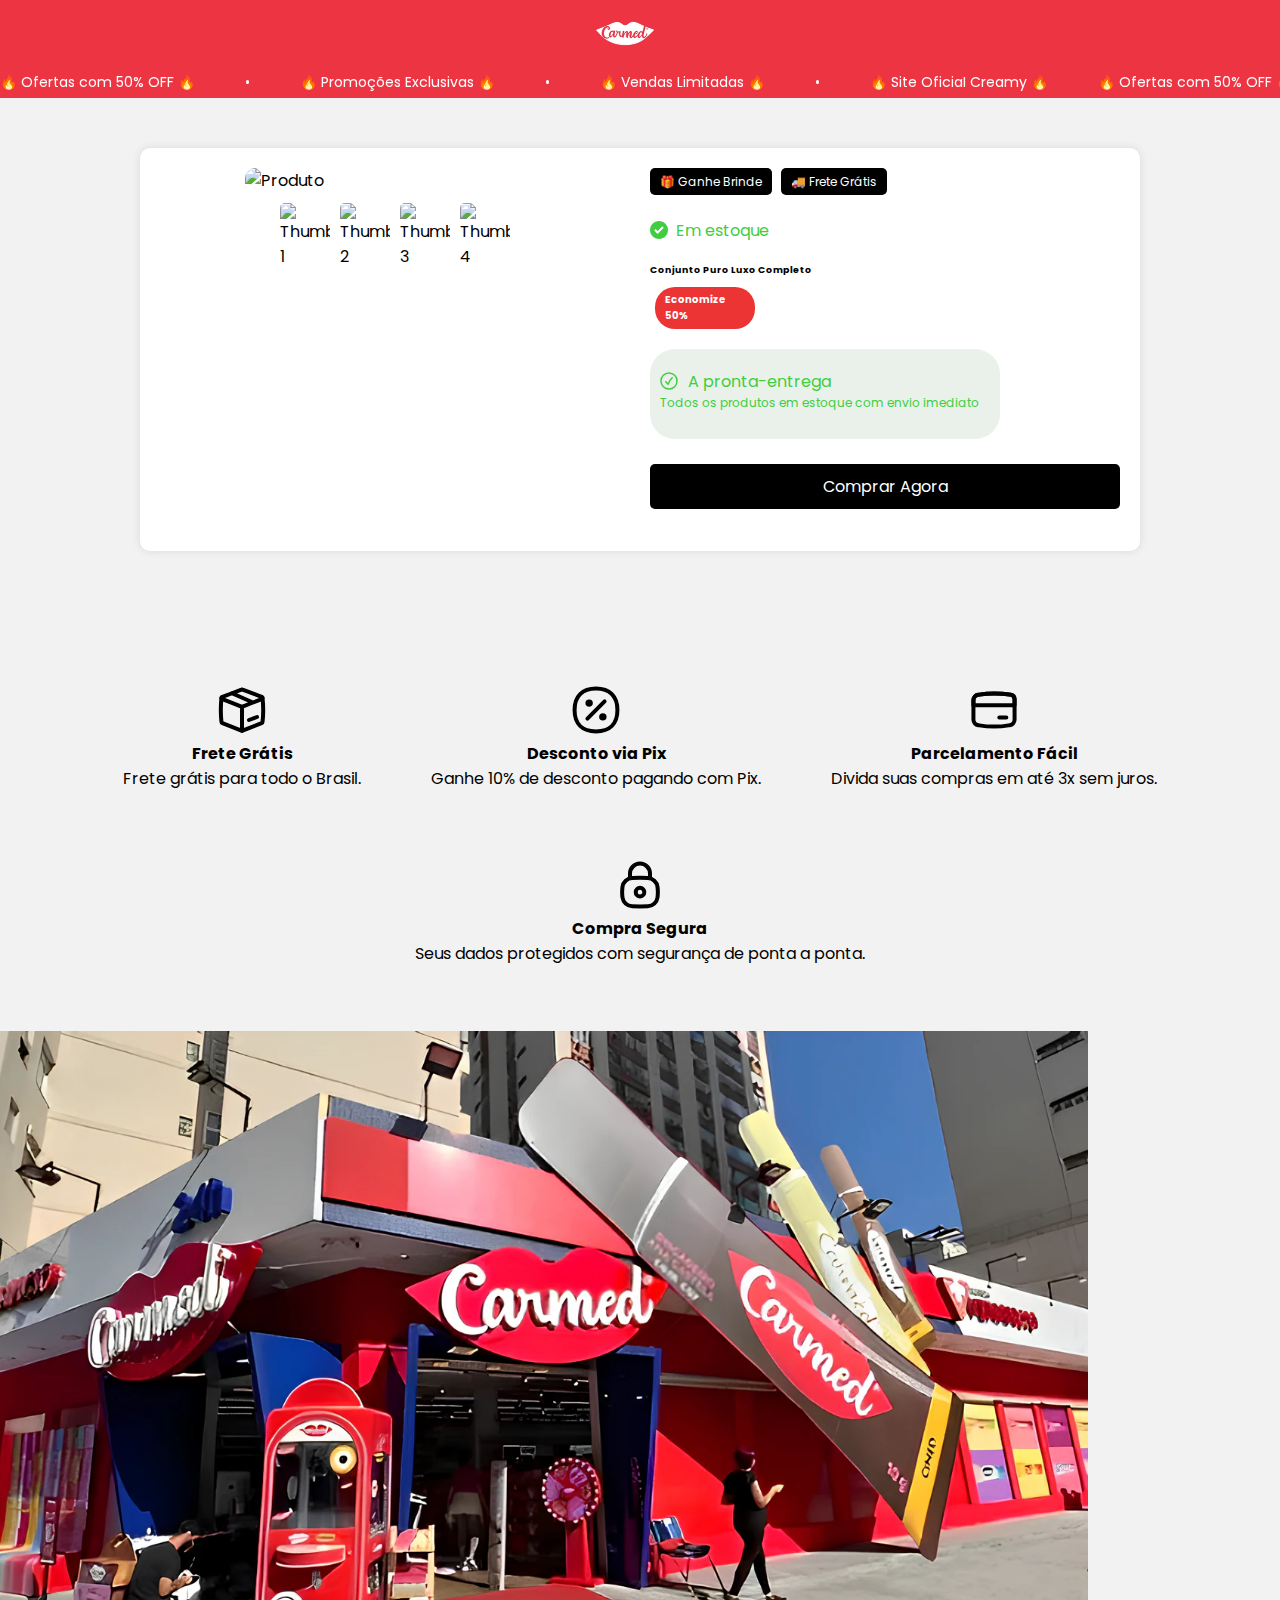
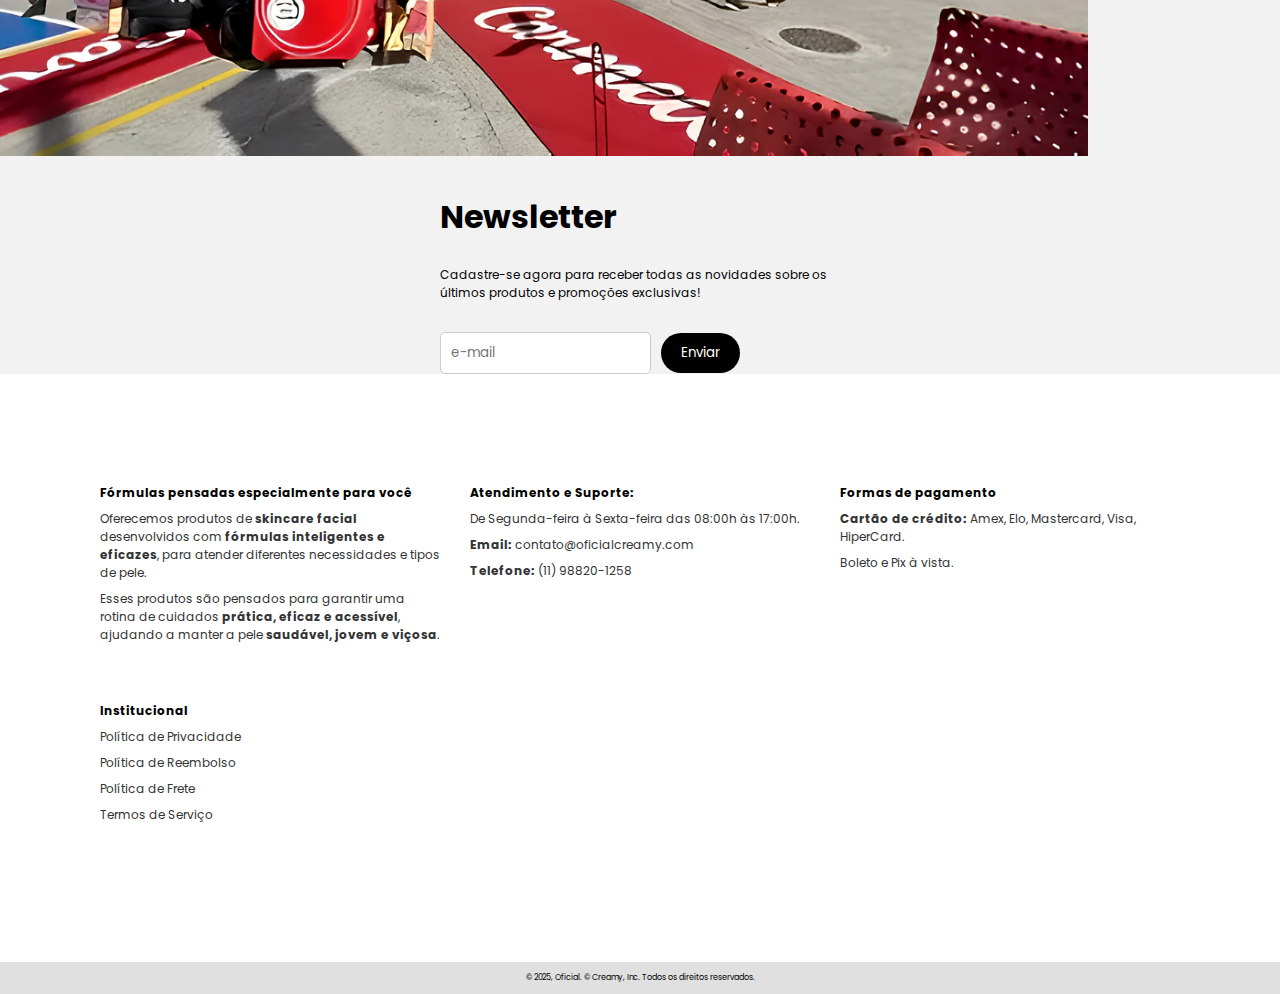
==== visualizacaoProduto.html @ 2e629158 "Initial commit" ====
<!DOCTYPE html>
<html lang="pt-BR">
<head>
    <meta charset="UTF-8">
    <meta name="viewport" content="width=device-width, initial-scale=1.0">
    <link rel="stylesheet" href="visualiza.css">
    <link rel="stylesheet" href="styles.css">
    <link rel="stylesheet" href="styles2.css">
    <link rel="shortcut icon" href="img/logo.avif" type="image/x-icon">
    <script src="script.js"></script>
    <script src="carrinho.js"></script>
    <title>Document</title>
</head>
    
<body class="visualizaBody">
    <header>
        <nav class="navbar">
            <button class="menu-btn"><i class="fas fa-bars"></i></button>
            <div class="center-a"><a href="index.html"><img src="img/logo.avif" height="100%" width="100%" class="img-kiko-prin"></a> </div>
            <div class="icons">
                <i class="fas fa-search"></i>
                <i class="fas fa-user"></i>
                <i class="fas fa-shopping-cart"></i>
            </div>
           <!-- <button class="menu-btn2" onclick="openModal()">
                <svg role="presentation" stroke-width="2" focusable="false" width="22" height="22" class="icon icon-hamburger" viewBox="0 0 22 22">
                    <path d="M1 5h20M1 11h20M1 17h20" stroke="currentColor" stroke-linecap="round"></path>
                </svg>
            </button> -->
            <!-- <a href="carrinho.html"><button class="menu-btn3">
                <svg role="presentation" stroke-width="2" focusable="false" width="22" height="22" class="icon icon-cart" viewBox="0 0 22 22">
                    <path d="M9.182 18.454a.91.91 0 1 1-1.818 0 .91.91 0 0 1 1.818 0Zm7.272 0a.91.91 0 1 1-1.818 0 .91.91 0 0 1 1.819 0Z" fill="currentColor"></path>
                    <path d="M5.336 6.636H21l-3.636 8.182H6.909L4.636 3H1m8.182 15.454a.91.91 0 1 1-1.818 0 .91.91 0 0 1 1.818 0Zm7.272 0a.91.91 0 1 1-1.818 0 .91.91 0 0 1 1.819 0Z" fill="none" stroke="currentColor" stroke-linecap="round" stroke-linejoin="round"></path>
                 </svg>
            </button></a>-->
        </nav>
        <div class="top-bar">
            <div class="carousel">
                <div class="carousel-track">
                    <span>🔥 Ofertas com 50% OFF 🔥</span>
                    <span>•</span>
                    <span>🔥 Promoções Exclusivas 🔥</span>
                    <span>•</span>
                    <span>🔥 Vendas Limitadas 🔥</span>
                    <span>•</span>
                    <span>🔥 Site OficiaI Creamy 🔥</span>
    
                   
                    <span>🔥 Ofertas com 50% OFF 🔥</span>
                    <span>•</span>
                    <span>🔥 Promoções Exclusivas 🔥</span>
                    <span>•</span>
                    <span>🔥 Vendas Limitadas 🔥</span>
                    <span>•</span>
                    <span>🔥 Site OficiaI Caramed 🔥</span>
                </div>
            </div>
        </div>
    </header>
    <div class="containerV">
        <div class="product-gallery">
            <img id="main-image" alt="Produto">
            <div class="thumbnails">
                <img src="image1.jpg" alt="Thumb 1" onclick="changeImage(this)">
                <img src="image2.jpg" alt="Thumb 2" onclick="changeImage(this)">
                <img src="image3.jpg" alt="Thumb 3" onclick="changeImage(this)">
                <img src="image4.jpg" alt="Thumb 4" onclick="changeImage(this)">
            </div>
        </div>
        <div class="product-info">
            <div class="badge-div"><span class="badge">🎁 Ganhe Brinde</span>
            <span class="badge">🚚 Frete Grátis</span>
            </div>
            <div class="stock-statusV">
                <svg role="presentation" focusable="false" stroke-width="2" width="18" height="18" class="icon icon-success" viewBox="0 0 18 18">
                    <path d="M0 9C0 4.02944 4.02944 0 9 0C13.9706 0 18 4.02944 18 9C18 13.9706 13.9706 18 9 18C4.02944 18 0 13.9706 0 9Z" fill="currentColor"></path>
                    <path d="M5 8.8L7.62937 11.6L13 6" stroke="#ffffff" fill="none"></path>
                </svg>
                <p class="stock-status">Em estoque</p>
            </div>
            <div class="product-nameV">
                <h3 id="product-name">Conjunto Puro Luxo Completo</h2>
            </div>
            <div class="priceV">
                <span class="current-price" id="product-price"></span>
                <span class="old-price" id="old-product-price"></span>
                <span class="discount">Economize 50%</span></div>
               <div class="delivery-info">
                <div class="pronta-entrega1">
                    <svg role="presentation" fill="none" focusable="false" stroke-width="2" width="20" height="20" class="icon icon-picto-validation" viewBox="0 0 24 24">
                        <path d="M12 22.714a10.714 10.714 0 1 0 0-21.428 10.714 10.714 0 0 0 0 21.428v0Z" fill="currentColor" fill-opacity="0" stroke="currentColor" stroke-linecap="round" stroke-linejoin="round"></path>
                        <path d="m7.714 13.071 3.116 3.215c1.468-4.214 2.688-6.062 5.455-8.572" stroke="currentColor" stroke-linecap="round" stroke-linejoin="round"></path>
                      </svg>
                    <p class="delivery-text"> A pronta-entrega</p> 
                </div>
                
                <p class="delivery-subtext">Todos os produtos em estoque com envio imediato</p>
            </div>
            <!-- <div class="quantity">
                <button onclick="decreaseQuantity()">-</button>
                <input type="number" id="quantity" value="1" min="1">
                <button onclick="increaseQuantity()">+</button>
            </div> -->
            <div class="btn-ajt"><button class="cart-button" id="btn-adicionar-carrinho">Comprar Agora</button></div>
            <div>
                <div>
                    <div><p class="product-description"></p></div>
                </div>
            </div>
        </div>
    </div>
    <div class="icons-items-tems">
        <div class="minicard">
            <svg role="presentation" fill="none" focusable="false" stroke-width="2" width="48" height="48" class="sm:hidden icon icon-picto-box" viewBox="0 0 24 24">
                <path d="M2.22 5.472a.742.742 0 0 0-.33.194.773.773 0 0 0-.175.48c-.47 4.515-.48 7.225 0 11.707a.792.792 0 0 0 .505.737l9.494 3.696.285.079.286-.08 9.494-3.694a.806.806 0 0 0 .505-.737c.5-4.537.506-7.153 0-11.648a.765.765 0 0 0-.175-.542.739.739 0 0 0-.33-.257v.002" stroke="currentColor" stroke-linecap="round" stroke-linejoin="round"></path>
                <path d="M22.269 5.997a.771.771 0 0 0-.16-.335.744.744 0 0 0-.33-.257l-9.494-3.629a.706.706 0 0 0-.571 0L6.967 3.623 2.22 5.47a.742.742 0 0 0-.33.192.771.771 0 0 0-.16.336.806.806 0 0 0 .49.592l9.494 3.696h.57l5.216-2.03L21.78 6.59a.794.794 0 0 0 .492-.593h-.002Z" fill="currentColor" fill-opacity="0"></path>
                <path d="m17.5 8.255-5.215 2.03h-.571L2.22 6.59a.806.806 0 0 1-.49-.592.771.771 0 0 1 .16-.336.742.742 0 0 1 .33-.192l4.747-1.847M17.5 8.255 21.78 6.59a.794.794 0 0 0 .492-.593h-.002a.771.771 0 0 0-.16-.335.744.744 0 0 0-.33-.257l-9.494-3.629a.706.706 0 0 0-.571 0L6.967 3.623M17.5 8.255 6.967 3.623M12 22.365v-12.08M15.5 17l4-1.5" stroke="currentColor" stroke-linecap="round" stroke-linejoin="round"></path>
            </svg>
            <div class="items-descri">
                <div class="descri1">
                    <h4>Frete Grátis</h4>
                    <p>Frete grátis para todo o Brasil.</p>
                </div>
            </div>
       </div>
       <div class="minicard">
            <svg role="presentation" fill="none" focusable="false" stroke-width="2" width="48" height="48" class="sm:hidden icon icon-picto-percent" viewBox="0 0 24 24">
                <path d="M12 22.714c6.857 0 10.714-3.857 10.714-10.714S18.857 1.286 12 1.286 1.286 5.143 1.286 12 5.143 22.714 12 22.714Z" fill="currentColor" fill-opacity="0" stroke="currentColor" stroke-linecap="round" stroke-linejoin="round"></path>
                <path d="m7.714 16.286 8.571-8.572" stroke="currentColor" stroke-linecap="round" stroke-linejoin="round"></path>
                <path d="M8.571 9.429a.857.857 0 1 0 0-1.715.857.857 0 0 0 0 1.715v0ZM15.428 16.286a.857.857 0 1 0 0-1.715.857.857 0 0 0 0 1.715Z" fill="currentColor" stroke="currentColor" stroke-linecap="round" stroke-linejoin="round"></path>
            </svg>
            <div class="items-descri">
                <div class="descri1">
                    <h4>Desconto via Pix</h4>
                    <p>Ganhe 10% de desconto pagando com Pix.</p>
                </div>
            </div>
        </div>
        <div class="minicard">
            <svg role="presentation" fill="none" focusable="false" stroke-width="2" width="48" height="48" class="sm:hidden icon icon-picto-credit-card" viewBox="0 0 24 24">
                <path d="M1.714 16.882c0 1.36 1.063 2.48 2.4 2.71 1.773.307 3.456.714 7.886.714s6.113-.407 7.886-.713c1.337-.232 2.4-1.351 2.4-2.709V6.708c0-1.183-.806-2.203-1.975-2.39A53.325 53.325 0 0 0 12 3.694c-4.43 0-6.114.407-7.887.713-1.337.232-2.4 1.351-2.4 2.709v9.766Z" stroke="currentColor" stroke-linecap="round" stroke-linejoin="round"></path>
                <path d="M22.286 9.588H1.714V7.02c0-1.305 1.02-2.378 2.306-2.597.235-.04.466-.08.703-.124 1.584-.288 3.351-.605 7.277-.605 3.69 0 6.617.352 8.39.638 1.12.182 1.896 1.162 1.896 2.297v2.959Z" fill="currentColor" fill-opacity="0" stroke="currentColor" stroke-linecap="round" stroke-linejoin="round"></path>
                <path d="M14.666 15.804h3.485" stroke="currentColor" stroke-linecap="round" stroke-linejoin="round"></path>
            </svg>
            <div class="items-descri">
                <div class="descri1">
                    <h4>Parcelamento Fácil</h4>
                    <p>Divida suas compras em até 3x sem juros.</p>
                </div>
            </div>
        </div>
        <div class="minicard">
            <svg role="presentation" fill="none" focusable="false" stroke-width="2" width="48" height="48" class="sm:hidden icon icon-picto-lock" viewBox="0 0 24 24">
                <path d="M3.236 18.182a5.071 5.071 0 0 0 4.831 4.465 114.098 114.098 0 0 0 7.865-.001 5.07 5.07 0 0 0 4.831-4.464 23.03 23.03 0 0 0 .165-2.611c0-.881-.067-1.752-.165-2.61a5.07 5.07 0 0 0-4.83-4.465c-1.311-.046-2.622-.07-3.933-.069a109.9 109.9 0 0 0-3.933.069 5.07 5.07 0 0 0-4.83 4.466 23.158 23.158 0 0 0-.165 2.609c0 .883.067 1.754.164 2.61Z" fill="currentColor" fill-opacity="0" stroke="currentColor"></path>
                <path d="M17 8.43V6.285A5 5 0 0 0 7 6.286V8.43" stroke="currentColor" stroke-linecap="round" stroke-linejoin="round"></path>
                <path d="M12 17.714a2.143 2.143 0 1 0 0-4.286 2.143 2.143 0 0 0 0 4.286Z" stroke="currentColor"></path>
            </svg>
            <div class="items-descri">
                <div class="descri1">
                    <h4>Compra Segura</h4>
                    <p>Seus dados protegidos com segurança de ponta a ponta.</p>
                </div>
            </div>
        </div>
    </div>
    <div class="footer">
        <div class="footer01">
            <img src="img/wellester.webp" alt="" class="footerft">
        </div>

        <div class="footer02">
            <h1>Newsletter</h1>
            <p class="un">Cadastre-se agora para receber todas as novidades sobre os últimos produtos e promoções exclusivas!</p>

            <div class="caixa-input">
                
                    <input id="" class="input-is-floating" type="email" placeholder="e-mail" >
                
                <button class="foter-btn">Enviar</button>
            </div>
        </div>
    </div>

    <footer>
        <div class="footer005">
            <div class="footer-column">
                <h4>Fórmulas pensadas especialmente para você</h4>
<p>Oferecemos produtos de <strong>skincare facial</strong> desenvolvidos com <strong>fórmulas inteligentes e eficazes</strong>, para atender diferentes necessidades e tipos de pele.</p>
<p>Esses produtos são pensados para garantir uma rotina de cuidados <strong>prática, eficaz e acessível</strong>, ajudando a manter a pele <strong>saudável, jovem e viçosa</strong>.</p>
            </div>
            <div class="footer-column">
                <h4>Atendimento e Suporte:</h4>
                <p>De Segunda-feira à Sexta-feira das 08:00h às 17:00h.</p>
                <p><strong>Email:</strong> contato@oficiaIcreamy.com</p>
                <p><strong>Telefone:</strong> (11) 98820-1258</p>
            </div>
            <div class="footer-column">
                <h4>Formas de pagamento</h4>
                <p><strong>Cartão de crédito:</strong> Amex, Elo, Mastercard, Visa, HiperCard.</p>
                <p>Boleto e Pix à vista.</p>
            </div>
            <div class="footer-column">
                <h4>Institucional</h4>
                <a href="#">Política de Privacidade</a>
                <a href="#">Política de Reembolso</a>
                <a href="#">Política de Frete</a>
                <a href="#">Termos de Serviço</a>
            </div>
        </div>
        <div class="footer-bottom">
            &copy; 2025, Oficial. &copy; Creamy, Inc. Todos os direitos reservados.
        </div>
    </footer>
</body>
</html>
---- visualiza.css ----
.visualizaBody {
    font-family: Arial, sans-serif;
    background-color: #f2f2f2;
    margin: 0;
    padding: 0;
    justify-content: center;
    align-items: center;
    min-height: 100vh;
    display: block; /* Alterando de flex para block */
}

.visualizaBody header {

    top: 0;
    left: 0;
    width: 100%;
    background: rgb(0, 0, 0);
    z-index: 1000;
}

.visualizaBody body {
    padding-top: 100px;
}

.visualizaBody .icons-items-tems {
    display: flex;
    justify-content: center;
    align-items: center;
    gap: 40px;
    margin-top: 120px;
    flex-wrap: wrap; /* Permite que os itens quebrem para a linha de baixo caso necessário */
    width: 100%; /* Garante que o bloco não ultrapasse os limites da tela */
}

.visualizaBody .footer {
    display: flex;
    justify-content: center;
    align-items: center;
    gap: 30px;
    width: 100%; /* Ajusta para ocupar toda a largura da tela */
    max-width: 1300px; /* Garante um limite máximo para evitar problemas */
    margin: 50px auto 0 auto; /* Centraliza horizontalmente e adiciona um espaçamento superior */
    flex-wrap: wrap; /* Evita que o conteúdo fique espremido */
}

.containerV {
    display: flex;
    background: #fff;
    margin: 150px auto 0 auto; /* Centraliza horizontalmente */
    padding: 20px;
    margin-top: 50px;
    border-radius: 10px;
    box-shadow: 0 0 10px rgba(0, 0, 0, 0.1);
    max-width: 1000px;
    width: 100%; /* Garante que ocupe toda a largura possível sem ultrapassar o max-width */
}

.product-gallery {
    flex: 1;
    display: flex;
    flex-direction: column;
    align-items: center;
}

#main-image {
    width: 100%;
    max-width: 300px;
    height: auto;
    border-radius: 10px;
}

.thumbnails {
    display: flex;
    gap: 10px;
    margin-top: 10px;
    flex-wrap: wrap;
    justify-content: center;
}

.thumbnails img {
    width: 50px;
    cursor: pointer;
    border-radius: 5px;
    transition: transform 0.2s;
}

.thumbnails img:hover {
    transform: scale(1.1);
}

.stock-statusV {
    display: flex;
    align-items: center;
    gap: 8px; /* Ajuste o espaço entre o ícone e o texto */
    color: rgb(64, 206, 64);
    margin-bottom: 20px;
}

.stock-status {
    display: flex;
    align-items: center;
    color: rgb(64, 206, 64);
    font-size: 16px; /* Ajuste o tamanho do texto se necessário */
}

.stock-status svg {
    width: 18px;
    height: 18px;
    background-color:  rgb(64, 206, 64);
}

.product-nameV{
    margin-bottom: 10px;
    font-size: 8px;
}

.product-info {
    flex: 1;
    padding-left: 20px;
    min-width: 300px;
}

.badge-div {
    margin-bottom: 25px;
}

.badge {
    background: black;
    color: white;
    padding: 5px 10px;
    border-radius: 5px;
    font-size: 12px;
    margin-right: 5px;
}

.price {
    font-size: 24px;
    font-weight: bold;
    color: red;
}

.old-price {
    text-decoration: line-through;
    color: grey;
    margin-left: 10px;
}

.discount {
    background: red;
    color: white;
    padding: 5px;
    border-radius: 5px;
    font-size: 12px;
}

.delivery-info {
    background: #e9f1ea;
    padding: 10px;
    border-radius: 25px;
    margin-top: 10px;
    font-size: 12px;
    width: 350px;
    height: 90px;
    color: rgb(64, 206, 64);
}
.pronta-entrega1{
    display: flex;
    align-items: center;
    color: rgb(64, 206, 64);
    font-size: 16px; /* Ajuste o tamanho do texto se necessário */
    gap: 10px;
    margin-top: 10px;
}
.pronta-entrega1 svg{
    width: 18px;
    height: 18px;
}
.quantity {
    display: flex;
    align-items: center;
    margin: 20px 0;
}

.quantity button {
    background: lightgrey;
    border: none;
    padding: 5px 10px;
    cursor: pointer;
}

.quantity input {
    width: 40px;
    text-align: center;
    margin: 0 10px;
}

.btn-ajt {
    padding-bottom: 22px;
    margin-top: 25px;
}

.cart-button {
    background: black;
    color: white;
    padding: 10px;
    width: 100%;
    border: none;
    border-radius: 5px;
    cursor: pointer;
    font-size: 16px;
}

.cart-button:hover {
    background: #333;
}

/* Responsividade */
@media (max-width: 768px) {
    .containerV {
        flex-direction: column;
        align-items: center;
        text-align: center;
        margin-top: 180px;
        padding: 15px;
    }
    
    .product-info {
        padding-left: 0;
        padding-top: 20px;
    }
    
    .thumbnails img {
        width: 45px;
    }
}

@media (max-width: 480px) {
   
    .visualizaBody .carousel-track {
        display: flex;
        gap: 50px;
        white-space: nowrap;
        will-change: transform;
        animation: scroll-mobile 60s linear infinite;
        min-width: 200%; /* Garante que o conteúdo ocupe o dobro do espaço */

    }

    @keyframes scroll-mobile {
        from {
            transform: translateX(0);
        }
        to {
            transform: translateX(-500%);
        }
    }
    .containerV {
        width: 90%;
        padding: 10px;
        margin-top: 40px;
    }

    .product-nameV{
        margin-right: 100%;
        width: 500px;
        font-size: 12px;
        display: flex;
    }
    .product-name{
        text-align: left;
    }
    .priceV {
        display: flex;
        align-items: center; /* Alinha os itens verticalmente */
        gap: 10px; /* Espaço entre os elementos */
        flex-wrap: nowrap; /* Impede quebra de linha */
    }
    
    .price {
        display: flex;
        align-items: center; /* Garante que os preços fiquem alinhados corretamente */
        gap: 5px;
        white-space: nowrap; /* Evita que os preços quebrem linha */
    }
    
    .current-price {
        font-size: 18px;
        font-weight: bold;
        color: #e63946;
        display: flex;
        align-items: center;
        white-space: nowrap; /* Evita quebra de linha */
    }
    
    .old-price {
        font-size: 16px;
        text-decoration: line-through;
        color: #888;
        display: flex;
        align-items: center;
        white-space: nowrap; /* Evita quebra de linha */
    }
    
    .discount {
        background-color: #e63946;
        color: white;
        font-size: 14px;
        font-weight: bold;
        padding: 2px 8px;
        border-radius: 15px; /* Mantém o fundo arredondado */
        display: flex;
        align-items: center; /* Centraliza o texto verticalmente */
        justify-content: center; /* Centraliza o texto horizontalmente */
        min-width: 95px; /* Garante um tamanho mínimo */
        text-align: center;
        white-space: nowrap; /* Evita quebra de linha */

            position: relative;
            top: 5px; /* Move o elemento para baixo */

        height: 24px; /* Mantém o mesmo tamanho dos textos */
        line-height: 1;
        margin: 0; /* Remove a margem superior que estava deslocando o elemento */
    }
    
    .badge-div {
        display: flex;
        gap: 8px; /* Adiciona um espaço entre os elementos */
    }
    
    .badge {
        font-size: 10px;
        background-color: #000000; /* Define um fundo para a badge */
        color: white;
        padding: 6px 12px; /* Dá um espaçamento interno para arredondar */
        border-radius: 20px; /* Torna o elemento arredondado */
        display: flex; /* Usa flexbox para alinhamento */
        align-items: center; /* Centraliza o texto verticalmente */
        justify-content: center; /* Centraliza o texto horizontalmente */
        font-weight: bold;
        height: 25px;
        width: 110px;
        text-align: center;
    }
    #main-image {
        max-width: 100%;
    }
    
    .thumbnails img {
        width: 40px;
    }
    .delivery-subtext{
        text-align: left;
    }
    .cart-button {
        font-size: 14px;
        padding: 8px;
    }

    .product-description{
        text-align: left;
        font-size: 13px;
    }
}
---- styles.css ----
@import url('https://fonts.googleapis.com/css2?family=Poppins:wght@300;400;600&display=swap');

* {
    margin: 0;
    padding: 0;
    box-sizing: border-box;
    font-family: 'Poppins', sans-serif;
}

a {
    text-decoration: none; /* Remove o sublinhado, se houver */
    color: inherit; /* Mantém a cor do texto original */
}

body {
    margin: 0;
    padding: 0;
    overflow-x: hidden;
    background-color: #f3f2f2;
}

header {
    background-color: black;
    color: white;
    overflow: hidden;
}

.center-a{
    display: flex;
    align-items: center;
    justify-content: center; /* Centraliza horizontalmente */
}
.center-a a {
    display: flex; /* Garante que o link se comporte como um bloco flexível */
    justify-content: center; /* Centraliza horizontalmente */
    align-items: center; /* Centraliza verticalmente */
}

.center-a img {
    display: block; /* Evita espaços extras abaixo da imagem */
    max-width: 50%; /* Mantém a responsividade */
    height: auto; /* Mantém a proporção da imagem */
}

.top-bar {
    width: 100%;
    overflow: hidden;
    white-space: nowrap;
    display: flex;
    justify-content: center;
    padding: 5px 0;
    font-size: 14px;
    position: relative;
    background-color: #ed3442;;
    color: white;
}

.carousel {
    width: 100%;
    overflow: hidden;
    display: flex;
    position: relative;
}

.carousel-track {
    display: flex;
    gap: 50px;
    white-space: nowrap;
    will-change: transform; /* Otimiza o desempenho */
    animation: scroll 20s linear infinite; /* Ajuste a velocidade aqui */
    animation-play-state: running; /* Garante que a animação não "trave" ao recarregar */
}

/* Animação para mover o carrossel infinitamente */
@keyframes scroll {
    from {
        transform: translateX(0);
    }
    to {
        transform: translateX(-50%);
    }
}

.navbar {
    display: flex;
    justify-content: center; /* Mantém o logo centralizado */
    align-items: center;
    padding: 15px 20px;
    position: relative;
    background-color: #ed3442;
}

.menu-btn2 {
    position: absolute;
    left: 20px; /* Define a distância do canto esquerdo */
    background: none;
    border: none;
    color: white;
    font-size: 24px;
    cursor: pointer;
}

.menu-btn3 {
    position: absolute;
    right: 20px; /* Define a distância do canto esquerdo */
    background: none;
    border: none;
    color: white;
    font-size: 24px;
    cursor: pointer;
}

.logo {
    font-size: 24px;
    font-weight: 600;
    text-transform: uppercase;
}

.logo span {
    font-size: 12px;
    display: block;
    text-align: center;
}

.menu-btn {
    background: none;
    border: none;
    color: white;
    font-size: 24px;
    cursor: pointer;
}

.icons {
    display: flex;
    gap: 15px;
}

.icons i {
    font-size: 20px;
    cursor: pointer;
}

.main-prod {
    background-color: #f2f2f2;
    margin-top:0%;
    height: 100%;
    width: 100%;
}

.div-h1s {
    justify-content: space-between;
    padding: 35px 45px;
}

.div-h1s h1 {
    margin-top: 30px;
}

.div-h1s h5 {
    margin-top: 30px;
}

 /*container*/
.img-04{
    margin-top: 50px;
}
 .container {
    display: flex;
    justify-content: center;
    flex-wrap: wrap;
    align-items: center;
    gap: 40px;
}
.card {
    background: white;
    padding: 15px;
    border-radius: 10px;
    box-shadow: 0 2px 10px rgba(0, 0, 0, 0.1);
    width: 350px; 
    height: 500px; 
    display: flex;
    flex-direction: column;
    justify-content: flex-start; /* Mantém a ordem dos elementos sem esmagar nada */
    align-items: center;
    position: relative;
}
.card img {
    width: 100%;
    border-radius: 10px;
}
.discount {
    background:rgb(236, 52, 52);
    color: white;
    font-size: 10px;
    width:100px;
    font-weight: bold;
    padding: 5px 10px;
    border-radius: 20px;
    display: inline-block;
    margin-bottom: 10px;
    margin-right: 100%;
}

.add-button {
    position: absolute;
    bottom: 90px;
    left: 50%;
    transform: translateX(-50%);
    background: black;
    color: white;
    padding: 10px 15px;
    border: none;
    border-radius: 20px;
    font-size: 14px;
    cursor: pointer;
    opacity: 0;
    transition: opacity 0.3s ease-in-out;
}
.card:hover .add-button {
    opacity: 1;
}

.add-button02 {
    position: absolute;
    bottom: 110px;
    left: 50%;
    transform: translateX(-50%);
    background: black;
    color: white;
    padding: 10px 15px;
    border: none;
    border-radius: 20px;
    font-size: 14px;
    cursor: pointer;
    opacity: 0;
    transition: opacity 0.3s ease-in-out;
}

.card:hover .add-button02 {
    opacity: 1;
}
.title {
    font-size: 15px;
    font-weight: bold;
    margin: 10px 0;
    text-align: left;
}
.price {
    font-size: 15px;
    color: rgb(236, 52, 52);
    font-weight: bold;
    text-align: left;
}
.old-price {
    margin-left: 5px; /* Ajuste o valor conforme necessário */
    font-size: 15px;
    text-decoration: line-through;
    color: gray;
    text-align: left;
}

.icons-items-tems{
    display: flex;
    justify-content: center;
    align-items: center;
    gap: 40px;
    margin-top: 120px;
}

.minicard {
    padding: 15px;
    text-align: center;
}

/** Footter **/

.footer{
    margin-top: 120px;
    margin-left: 20px;
    display: flex;
    justify-content: center;
    align-items: center;
    width: 1300px;
    gap: 30px;
}

.footer01{
   flex-wrap: wrap;
}
.footer02{
    width: 400px;
}
.footerft{
    height: 85%;
    width: 85%;
}

.un{
    font-size: 12px;
    margin-top: 25px;
}
.caixa-input {
    display: flex;
    align-items: center;
    gap: 10px;
    margin-top: 30px;
    width: 300px;
}

.input-is-floating {
    flex: 1;
    width: 100%;
    max-width: 300px; 
    padding: 10px;
    border: 1px solid #ccc;
    border-radius: 5px;
}

.foter-btn {
    background-color: black;
    color: white;
    border: none;
    padding: 10px 20px;
    border-radius: 20px;
    cursor: pointer;
    white-space: nowrap;
}

.foter-btn:hover {
    background-color: #333;
}

/** footer fixo **/

.footer005 {
    background-color: #ffffff;
    padding: 110px 100px;
    display: flex;
    justify-content: space-between;
    flex-wrap: wrap;
    gap: 30px;
}
.footer-column {
    flex: 1;
    min-width: 250px;
    margin-bottom: 20px;
}
.footer-column h4 {
    font-size: 12px;
    margin-bottom: 8px;
}
.footer-column p,
.footer-column a {
    font-size: 12px;
    color: #333;
    text-decoration: none;
    display: block;
    margin-bottom: 8px;
}
.footer-column a:hover {
    text-decoration: underline;
}
.footer-bottom {
    text-align: center;
    padding: 10px 0;
    background-color: #e0e0e0;
    font-size: 8px;
}

/* Responsividade para telas menores */

/* 🔹 Ajustes gerais para telas até 768px (Tablets e celulares em modo paisagem) */
@media screen and (max-width: 768px) {
    .navbar {
        padding: 10px;
    }
    
    .logo {
        font-size: 20px;
    }
    
    .menu-btn2, .menu-btn3 {
        font-size: 20px;
    }

    .top-bar {
        font-size: 12px;
        padding: 5px;
    }

    .div-h1s {
        padding: 20px;
        text-align: center;
    }

    .container {
        gap: 20px;
    }

    .card {
        width: 300px;
    }

    .footer {
        flex-direction: column;
        align-items: center;
        text-align: center;
        width: 100%;
        margin-left: 0;
    }

    .footer02 {
        width: 100%;
    }

    .footerft {
        width: 100%;
    }
}

/*  Ajustes para telas até 480px (Celulares) */
@media screen and (max-width: 480px) {
    
    html, body {
        width: 100%;
        margin: 0;
        padding: 0;
        overflow-x: hidden;
    }

    * {
        max-width: 100%;
        box-sizing: border-box;
    }

    .carousel-track {
        display: flex;
        gap: 50px;
        white-space: nowrap;
        will-change: transform;
        animation: scroll-mobile 60s linear infinite;
        min-width: 200%; /* Garante que o conteúdo ocupe o dobro do espaço */

    }

    @keyframes scroll-mobile {
        from {
            transform: translateX(0);
        }
        to {
            transform: translateX(-500%);
        }
    }

    .img-banner{
        background-color: #f3f2f2;
    }
    .img-banner img {
        width: 100%;
        height: 800px;
        content: url('img/img-cell.webp');
    }
    .footer02{
        text-align: left;
        max-width: 100%;

    }
    .caixa-input{
        display: flex;
        gap: 10px; /* Adiciona um espaçamento entre o input e o botão */
    }

    .input-is-floating{
        max-width: 100%;
        background-color: #f2f2f2;
        box-sizing: border-box
    }
    .foter-btn{
        margin-top: 10px;
        width: 100%;
        height: 100%;
    }
    .div-h1s h4{
        text-align: left;
        font-size: 18px;
        margin-top: 45px;
    }
    .div-h1s h1{
        text-align: left;
        font-size: 35px;
    }
    .div-h1s h5{
        text-align: left;
        font-size: 15px;
        color: #757575;
    }
    .navbar {
        flex-direction: column;
        padding: 8px;
    }
    .center-a{
        align-items: center;
        position: center;
    }
    .menu-btn2, .menu-btn3 {
        position: static;
        margin-bottom: 5px;
    }

    .logo {
        font-size: 18px;
    }
    .title{
        font-size: 10px;
        text-align: left;
    }
    .div-h1s {
        padding: 15px;
        text-align: center;
    }

    .container {
        display: grid;
        grid-template-columns: repeat(2, 1fr); /* Cria 2 colunas */
        gap: 10px; /* Espaço entre os cards */
        padding: 10px;
    }

    .card {
        width: 100%; /* Ocupa o espaço da coluna */
        height: 320px;
        padding: 10px;
    }

    .add-button, .add-button02 {
        bottom: 60px;
        padding: 8px 12px;
        font-size: 12px;
    }

    .icons-items-tems {
        flex-direction: column;
        gap: 20px;
        margin-top: 80px;
    }

    .footer {
        width: 100%;
        padding: 20px;
        margin-top: 60px;
    }

    .footer005 {
        flex-direction: column;
        padding: 50px 20px;
        text-align: center;

    }

    .footer-column {
        min-width: 100%;
        font-size: 30px;
        text-align: left;
    }

    .footer-column h4{
        font-size: 12px;
        margin-bottom: 15px;
    }

    .footer-column p{
        font-size: 12px;
    }
    .footer-column a{
        font-size: 12px;
    }
    .footer-bottom {
        font-size: 11px;
    }

    .caixa-input {
        flex-direction: column;
        width: 100%;
    }

    .input-is-floating {
        width: 100%;
    }
}
---- styles2.css ----
.overlay {
    display: none;
    position: fixed;
    top: 0;
    left: 0;
    width: 100%;
    height: 100%;
    background: rgba(0, 0, 0, 0.5); /* Transparência */
    z-index: 999; /* Abaixo do modal */
}

/* Estilizando o modal */
.modal {
    display: none;
    position: fixed;
    top: 0;
    left: 0;
    margin-left: 20px;
    margin-top: 20px;
    width: 300px; /* Largura do modal */
    height: 90%;
    background: white;
    box-shadow: 2px 0px 10px rgba(0, 0, 0, 0.2);
    z-index: 1000;
    padding: 20px;
    transition: transform 0.3s ease-in-out;
    border-radius: 20px;
}

/* Conteúdo do modal */
.modal-content {
    display: flex;
    flex-direction: column;
    gap: 40px;
}

.modal-content ul {
    list-style: none;
    padding: 0;
}

.modal-content ul li a {
    text-decoration: none;
    font-size: 25px;
    font-weight: bold;
    color: black;
}

.modal-content ul li a:hover {
    text-decoration: underline;
}

/* Botão de fechar */
.close-btn {
    background: none;
    border: none;
    font-size: 24px;
    cursor: pointer;
    align-self: flex-start;
}

/* Ícones sociais */
.social-icons {
    display: flex;
    gap: 30px;
    margin-top: 220px;
    font-size: 20px;
}

body.modal-open {
    overflow: hidden;
}
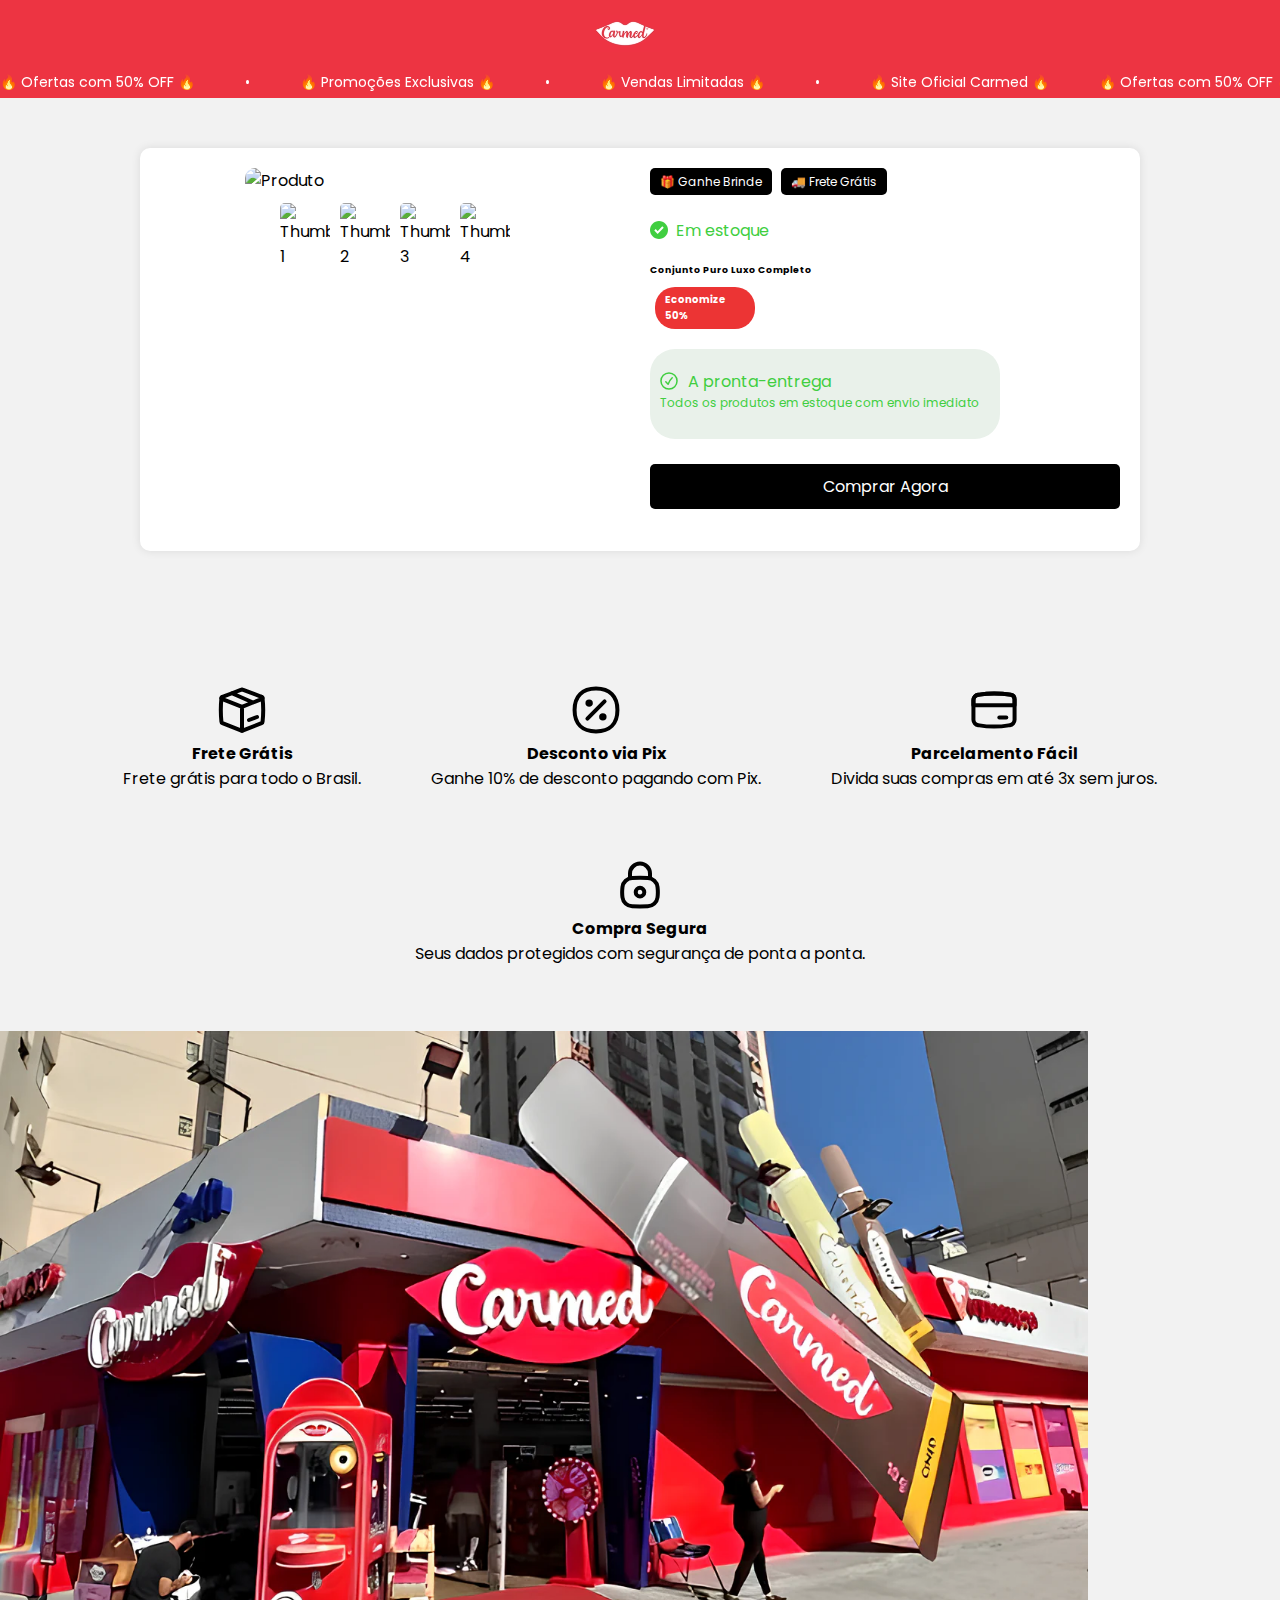
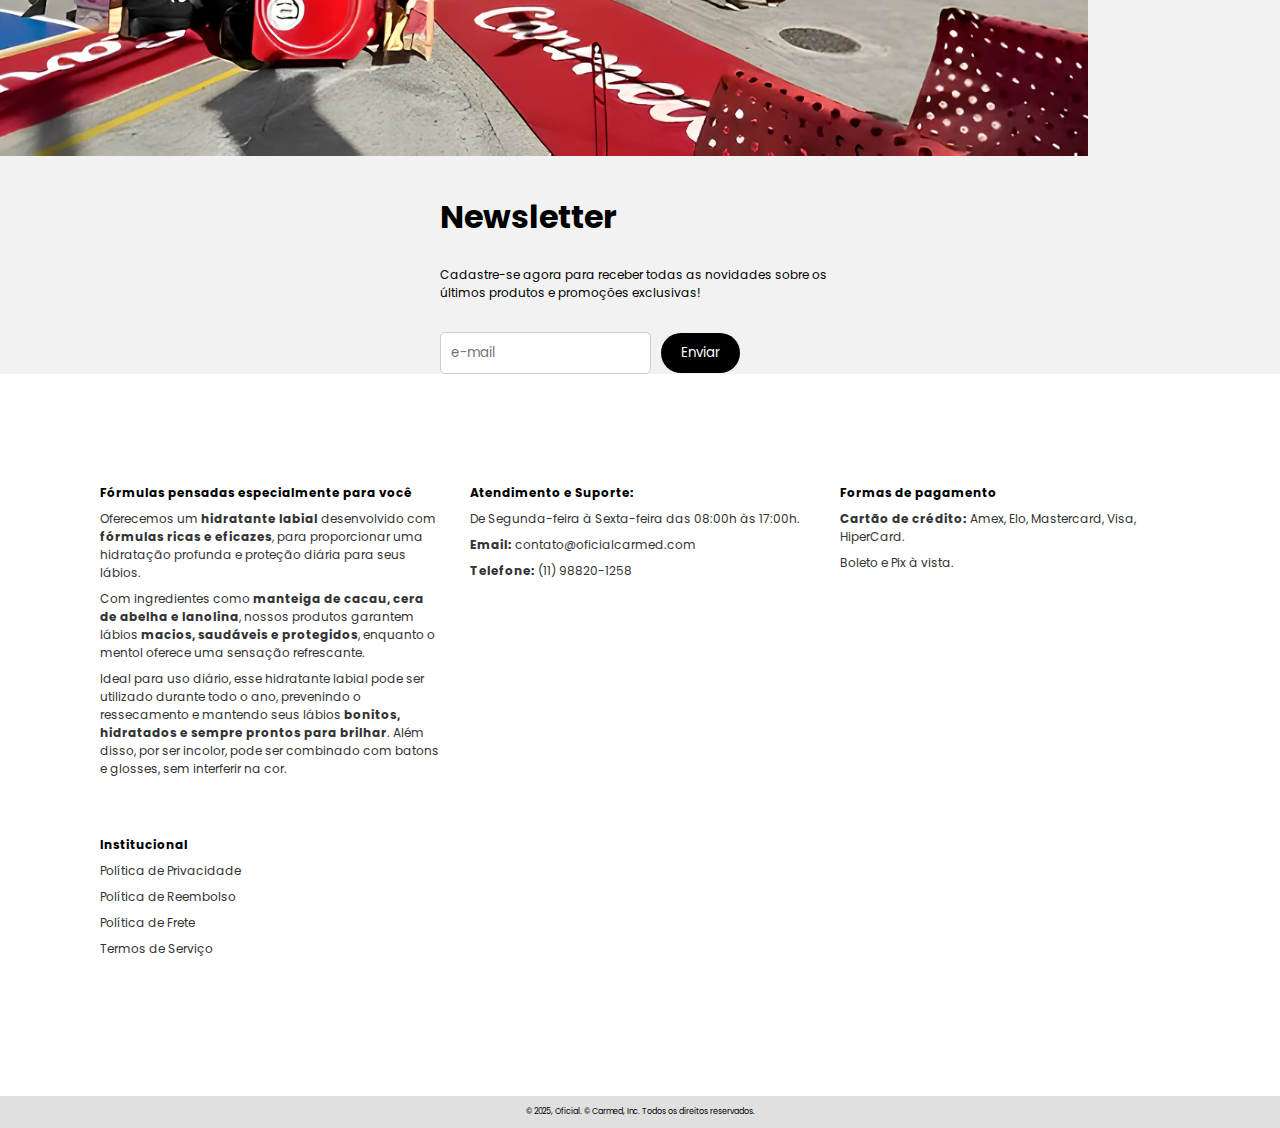
==== commit 4497f432: "Update visualizacaoProduto.html" ====
--- a/visualizacaoProduto.html
+++ b/visualizacaoProduto.html
@@ -43,7 +43,7 @@
                     <span>•</span>
                     <span>🔥 Vendas Limitadas 🔥</span>
                     <span>•</span>
-                    <span>🔥 Site OficiaI Creamy 🔥</span>
+                    <span>🔥 Site OficiaI Carmed 🔥</span>
     
                    
                     <span>🔥 Ofertas com 50% OFF 🔥</span>
@@ -52,7 +52,7 @@
                     <span>•</span>
                     <span>🔥 Vendas Limitadas 🔥</span>
                     <span>•</span>
-                    <span>🔥 Site OficiaI Caramed 🔥</span>
+                    <span>🔥 Site OficiaI Carmed 🔥</span>
                 </div>
             </div>
         </div>
@@ -185,13 +185,12 @@
         <div class="footer005">
             <div class="footer-column">
                 <h4>Fórmulas pensadas especialmente para você</h4>
-<p>Oferecemos produtos de <strong>skincare facial</strong> desenvolvidos com <strong>fórmulas inteligentes e eficazes</strong>, para atender diferentes necessidades e tipos de pele.</p>
-<p>Esses produtos são pensados para garantir uma rotina de cuidados <strong>prática, eficaz e acessível</strong>, ajudando a manter a pele <strong>saudável, jovem e viçosa</strong>.</p>
+<p>Oferecemos um <strong>hidratante labial</strong> desenvolvido com <strong>fórmulas ricas e eficazes</strong>, para proporcionar uma hidratação profunda e proteção diária para seus lábios.</p> <p>Com ingredientes como <strong>manteiga de cacau, cera de abelha e lanolina</strong>, nossos produtos garantem lábios <strong>macios, saudáveis e protegidos</strong>, enquanto o mentol oferece uma sensação refrescante.</p> <p>Ideal para uso diário, esse hidratante labial pode ser utilizado durante todo o ano, prevenindo o ressecamento e mantendo seus lábios <strong>bonitos, hidratados e sempre prontos para brilhar</strong>. Além disso, por ser incolor, pode ser combinado com batons e glosses, sem interferir na cor.</p>
             </div>
             <div class="footer-column">
                 <h4>Atendimento e Suporte:</h4>
                 <p>De Segunda-feira à Sexta-feira das 08:00h às 17:00h.</p>
-                <p><strong>Email:</strong> contato@oficiaIcreamy.com</p>
+                <p><strong>Email:</strong> contato@oficiaIcarmed.com</p>
                 <p><strong>Telefone:</strong> (11) 98820-1258</p>
             </div>
             <div class="footer-column">
@@ -208,7 +207,7 @@
             </div>
         </div>
         <div class="footer-bottom">
-            &copy; 2025, Oficial. &copy; Creamy, Inc. Todos os direitos reservados.
+            &copy; 2025, Oficial. &copy; Carmed, Inc. Todos os direitos reservados.
         </div>
     </footer>
 </body>
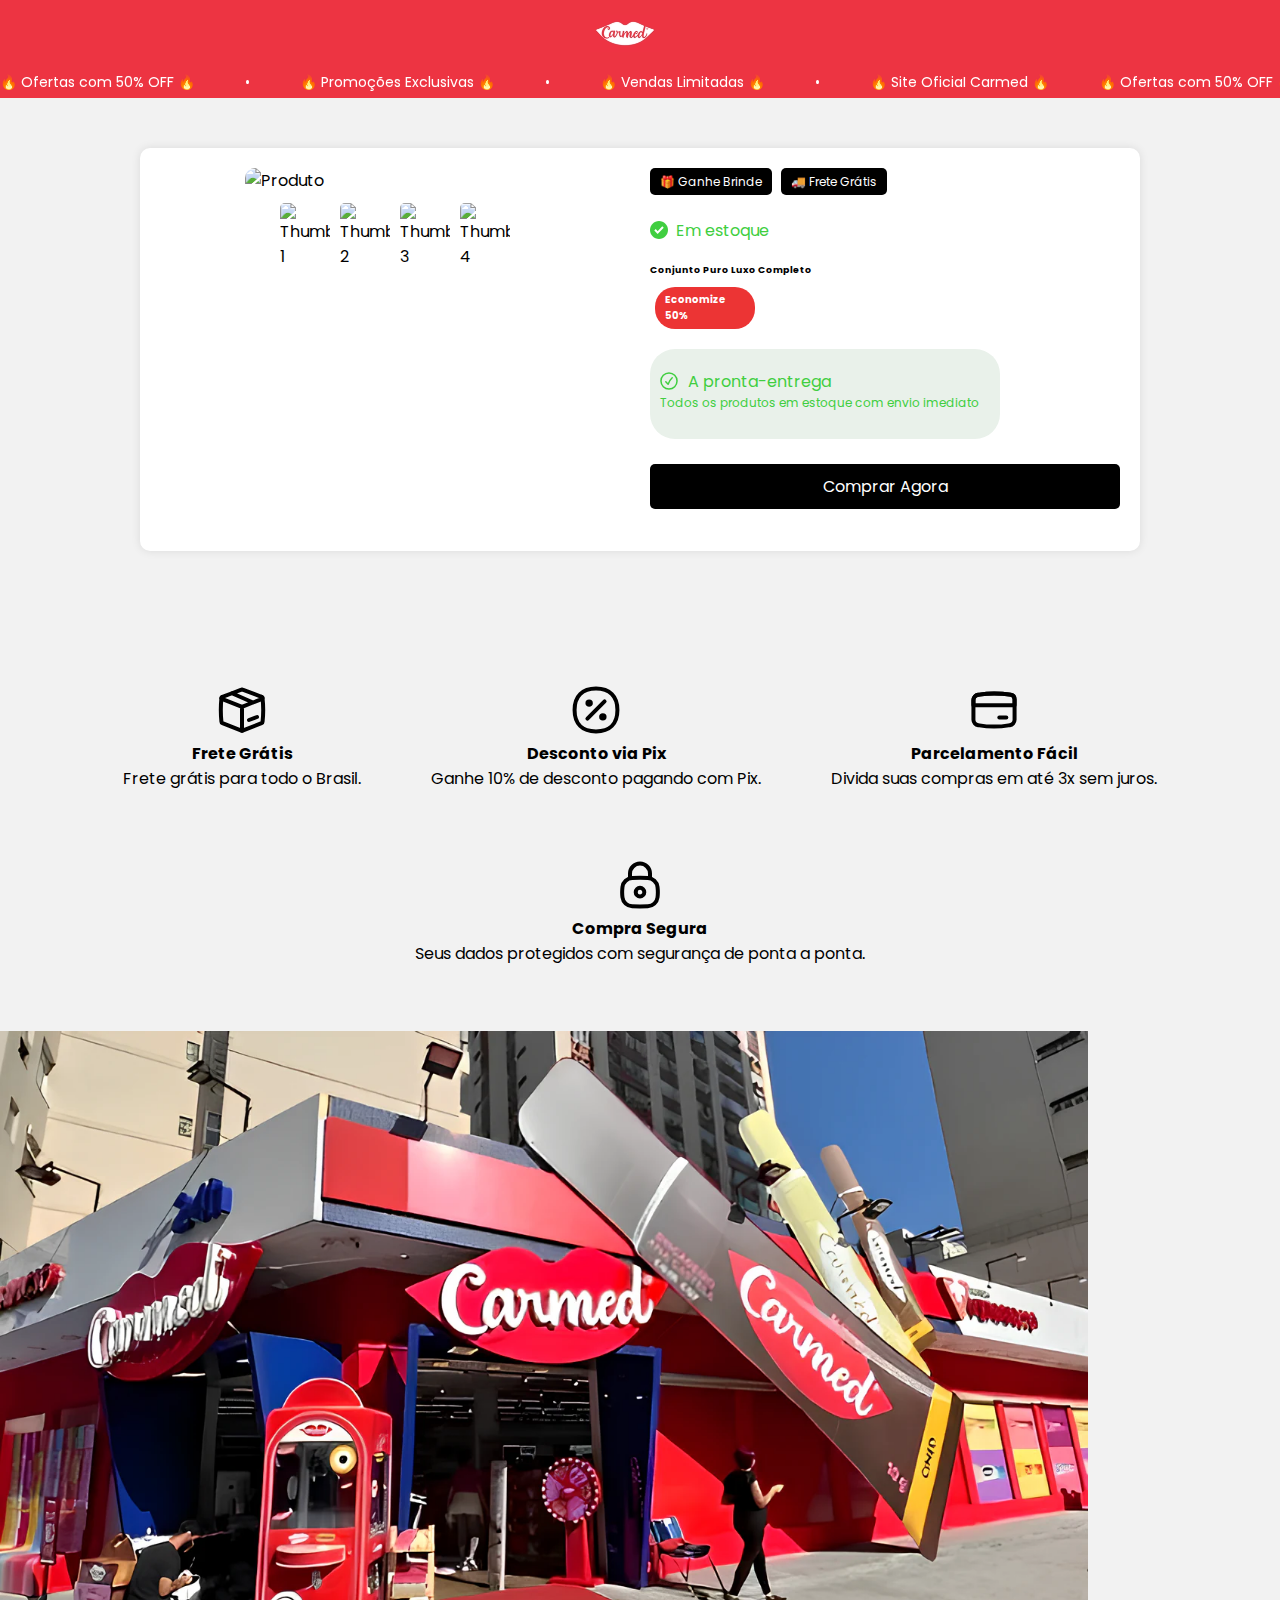
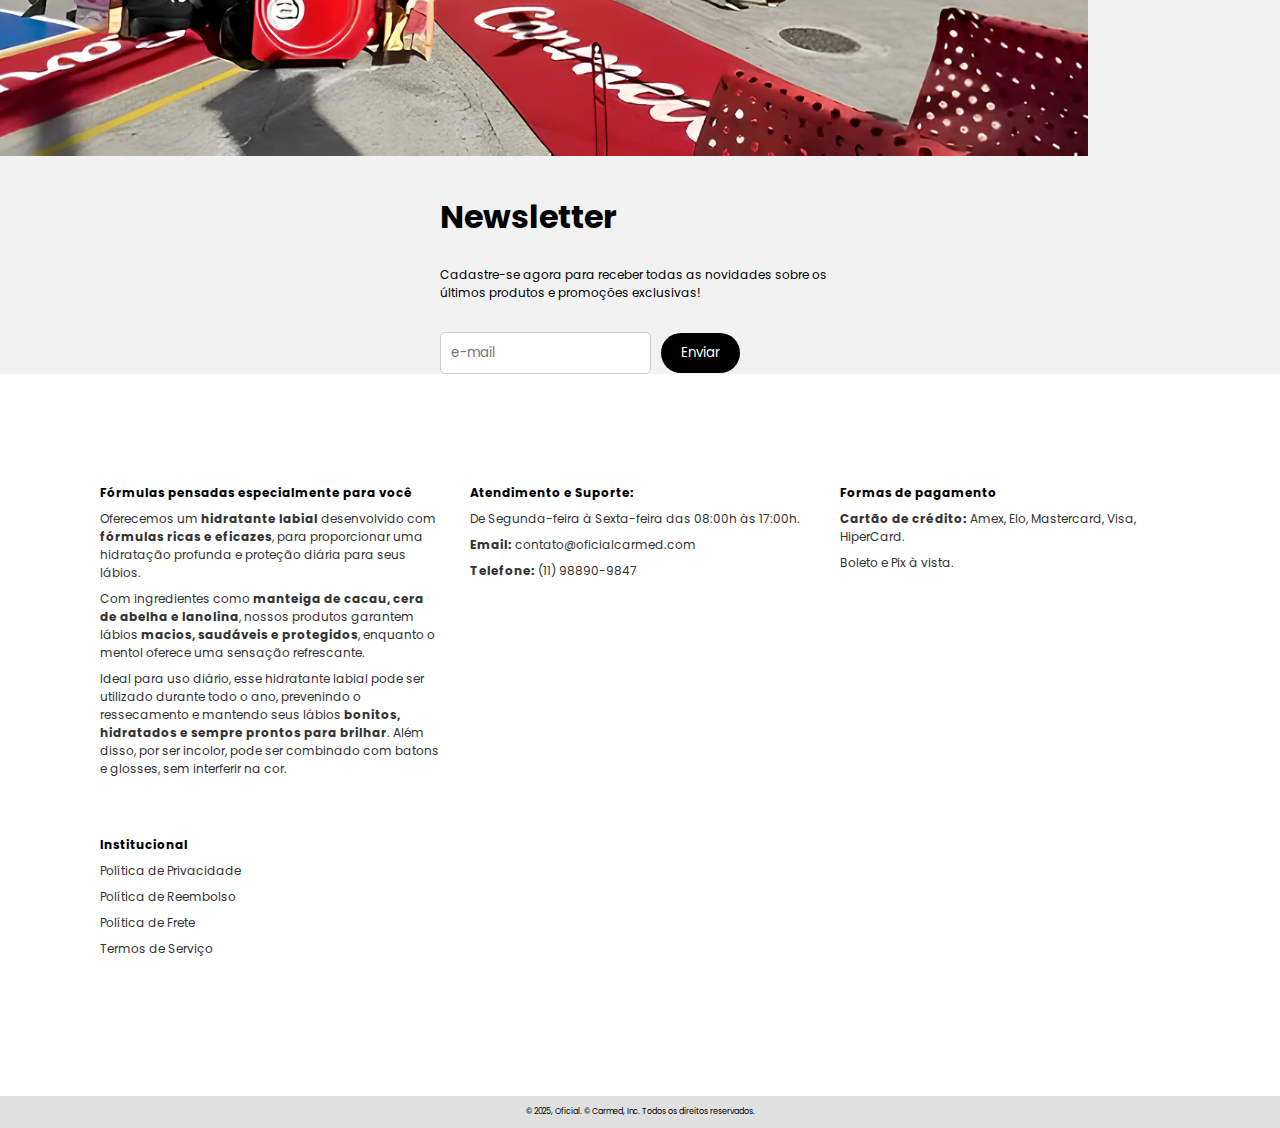
==== commit 01084e7c: "Update visualizacaoProduto.html" ====
--- a/visualizacaoProduto.html
+++ b/visualizacaoProduto.html
@@ -191,7 +191,7 @@
                 <h4>Atendimento e Suporte:</h4>
                 <p>De Segunda-feira à Sexta-feira das 08:00h às 17:00h.</p>
                 <p><strong>Email:</strong> contato@oficiaIcarmed.com</p>
-                <p><strong>Telefone:</strong> (11) 98820-1258</p>
+                <p><strong>Telefone:</strong> (11) 98890-9847</p>
             </div>
             <div class="footer-column">
                 <h4>Formas de pagamento</h4>
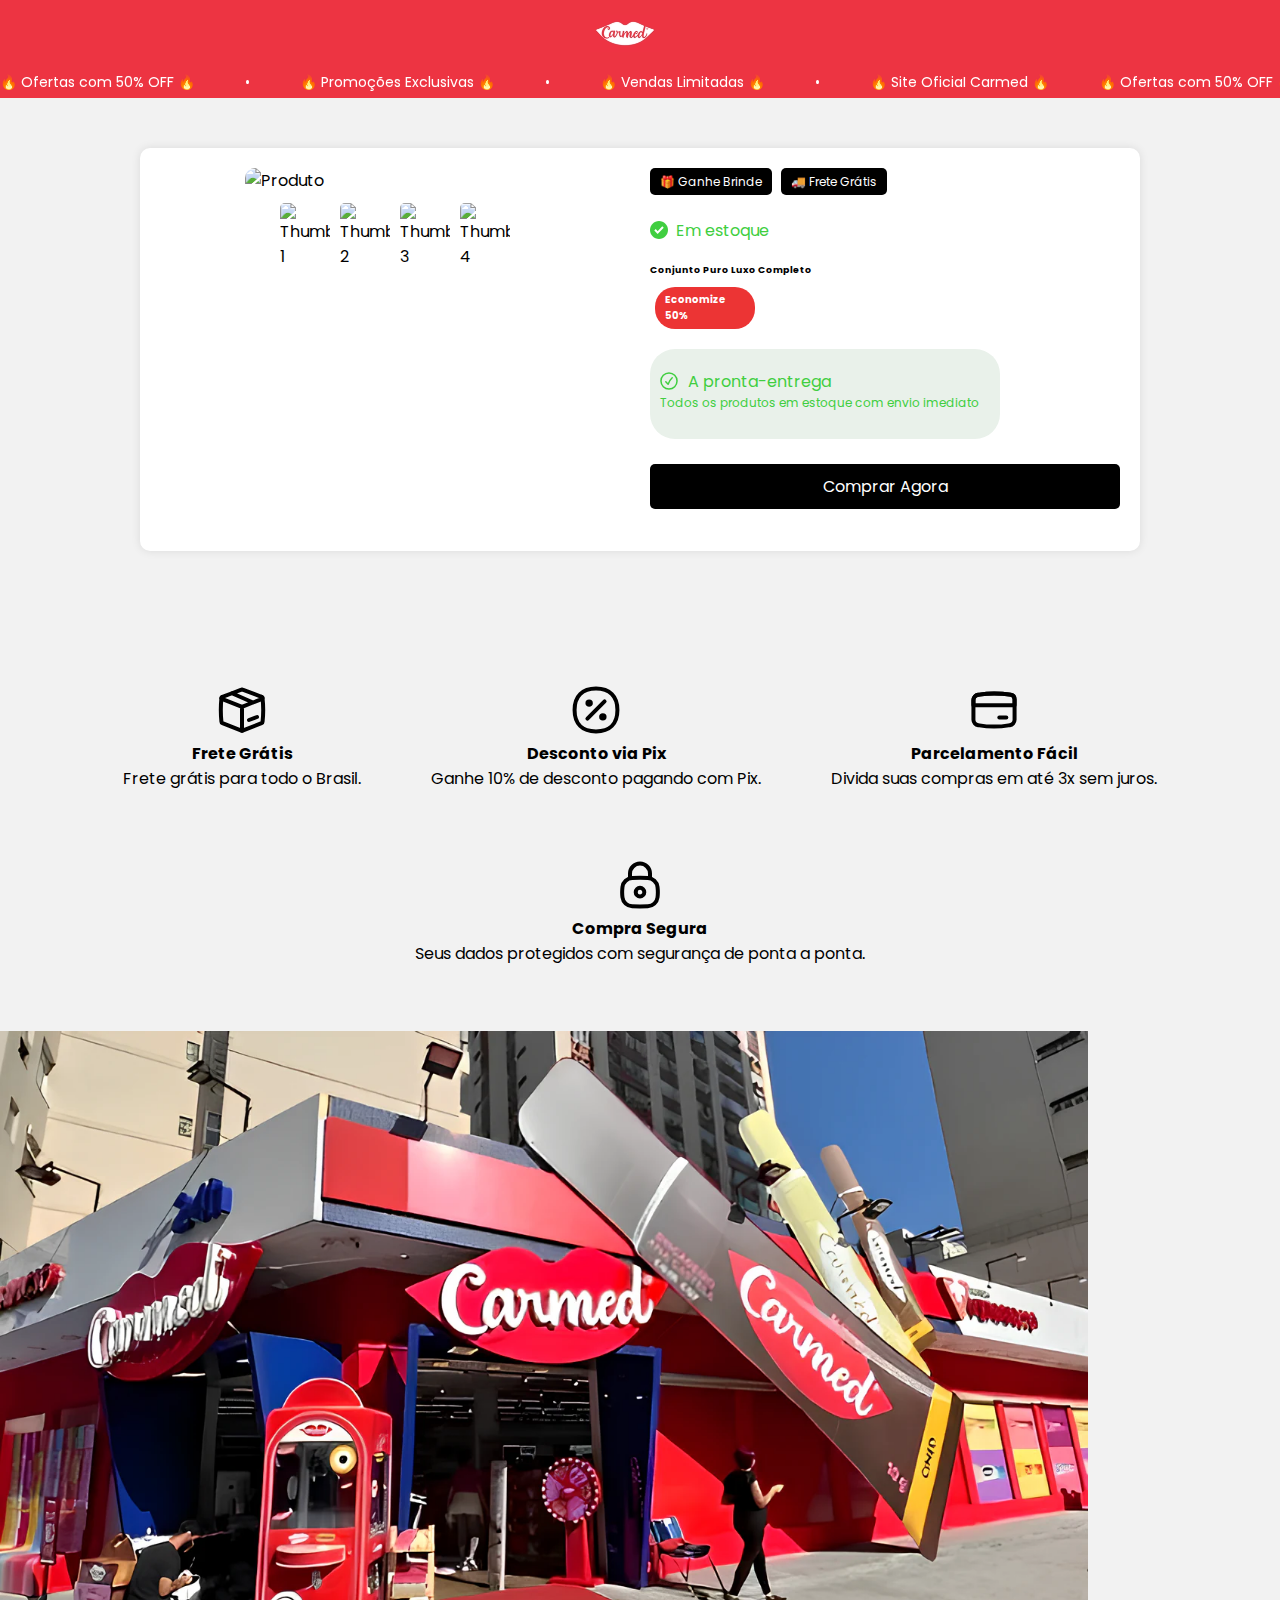
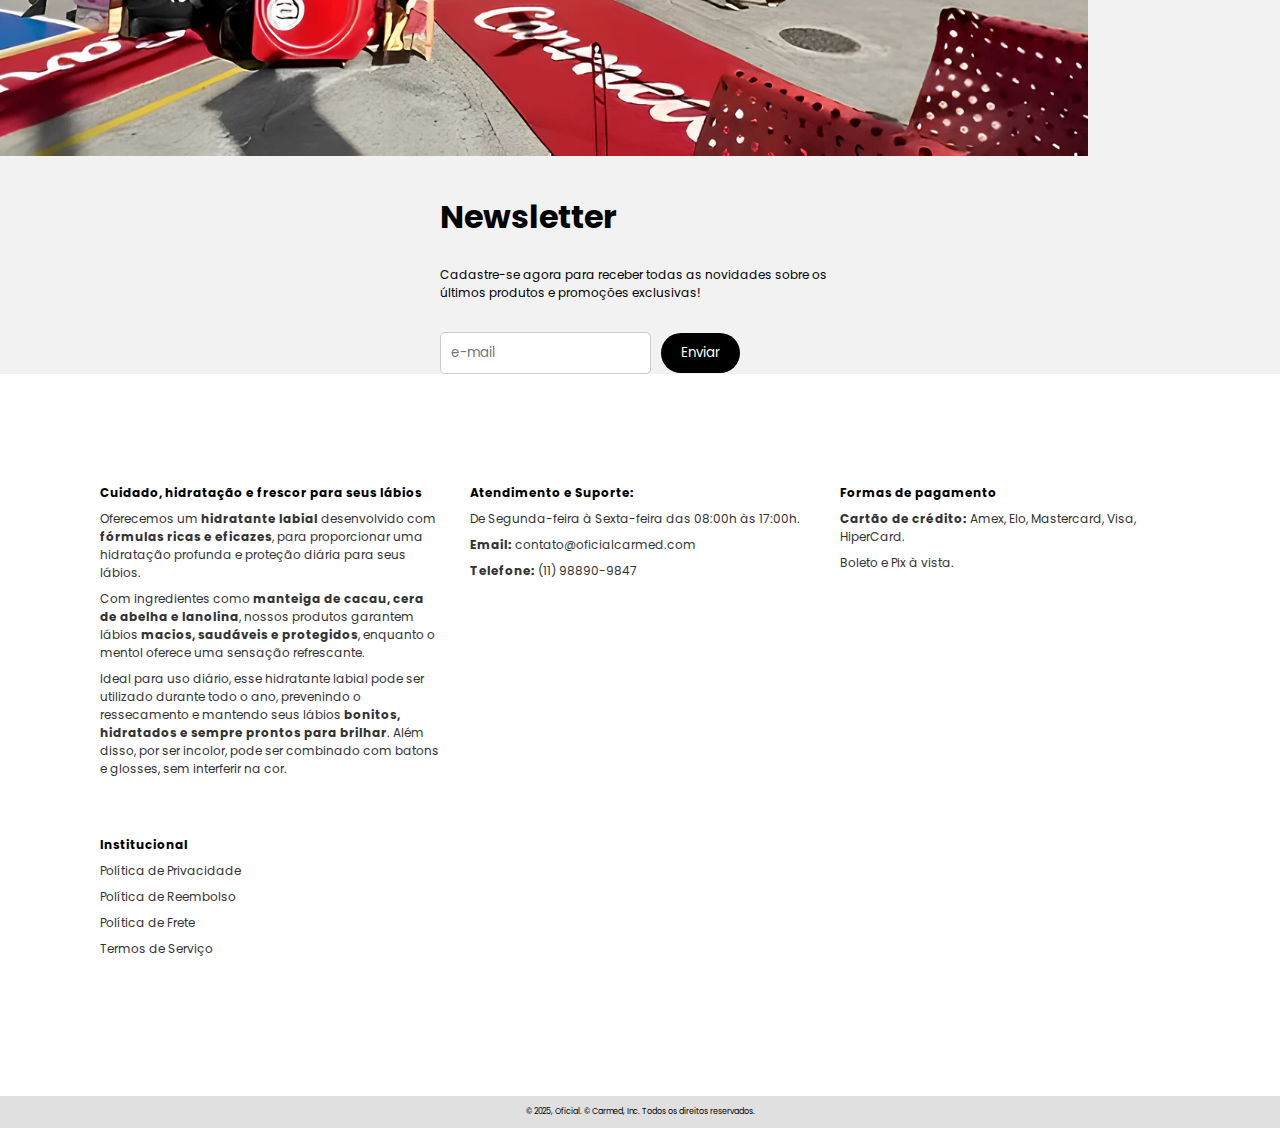
==== commit 6ac33bfe: "Update visualizacaoProduto.html" ====
--- a/visualizacaoProduto.html
+++ b/visualizacaoProduto.html
@@ -184,7 +184,7 @@
     <footer>
         <div class="footer005">
             <div class="footer-column">
-                <h4>Fórmulas pensadas especialmente para você</h4>
+                <h4>Cuidado, hidratação e frescor para seus lábios</h4>
 <p>Oferecemos um <strong>hidratante labial</strong> desenvolvido com <strong>fórmulas ricas e eficazes</strong>, para proporcionar uma hidratação profunda e proteção diária para seus lábios.</p> <p>Com ingredientes como <strong>manteiga de cacau, cera de abelha e lanolina</strong>, nossos produtos garantem lábios <strong>macios, saudáveis e protegidos</strong>, enquanto o mentol oferece uma sensação refrescante.</p> <p>Ideal para uso diário, esse hidratante labial pode ser utilizado durante todo o ano, prevenindo o ressecamento e mantendo seus lábios <strong>bonitos, hidratados e sempre prontos para brilhar</strong>. Além disso, por ser incolor, pode ser combinado com batons e glosses, sem interferir na cor.</p>
             </div>
             <div class="footer-column">
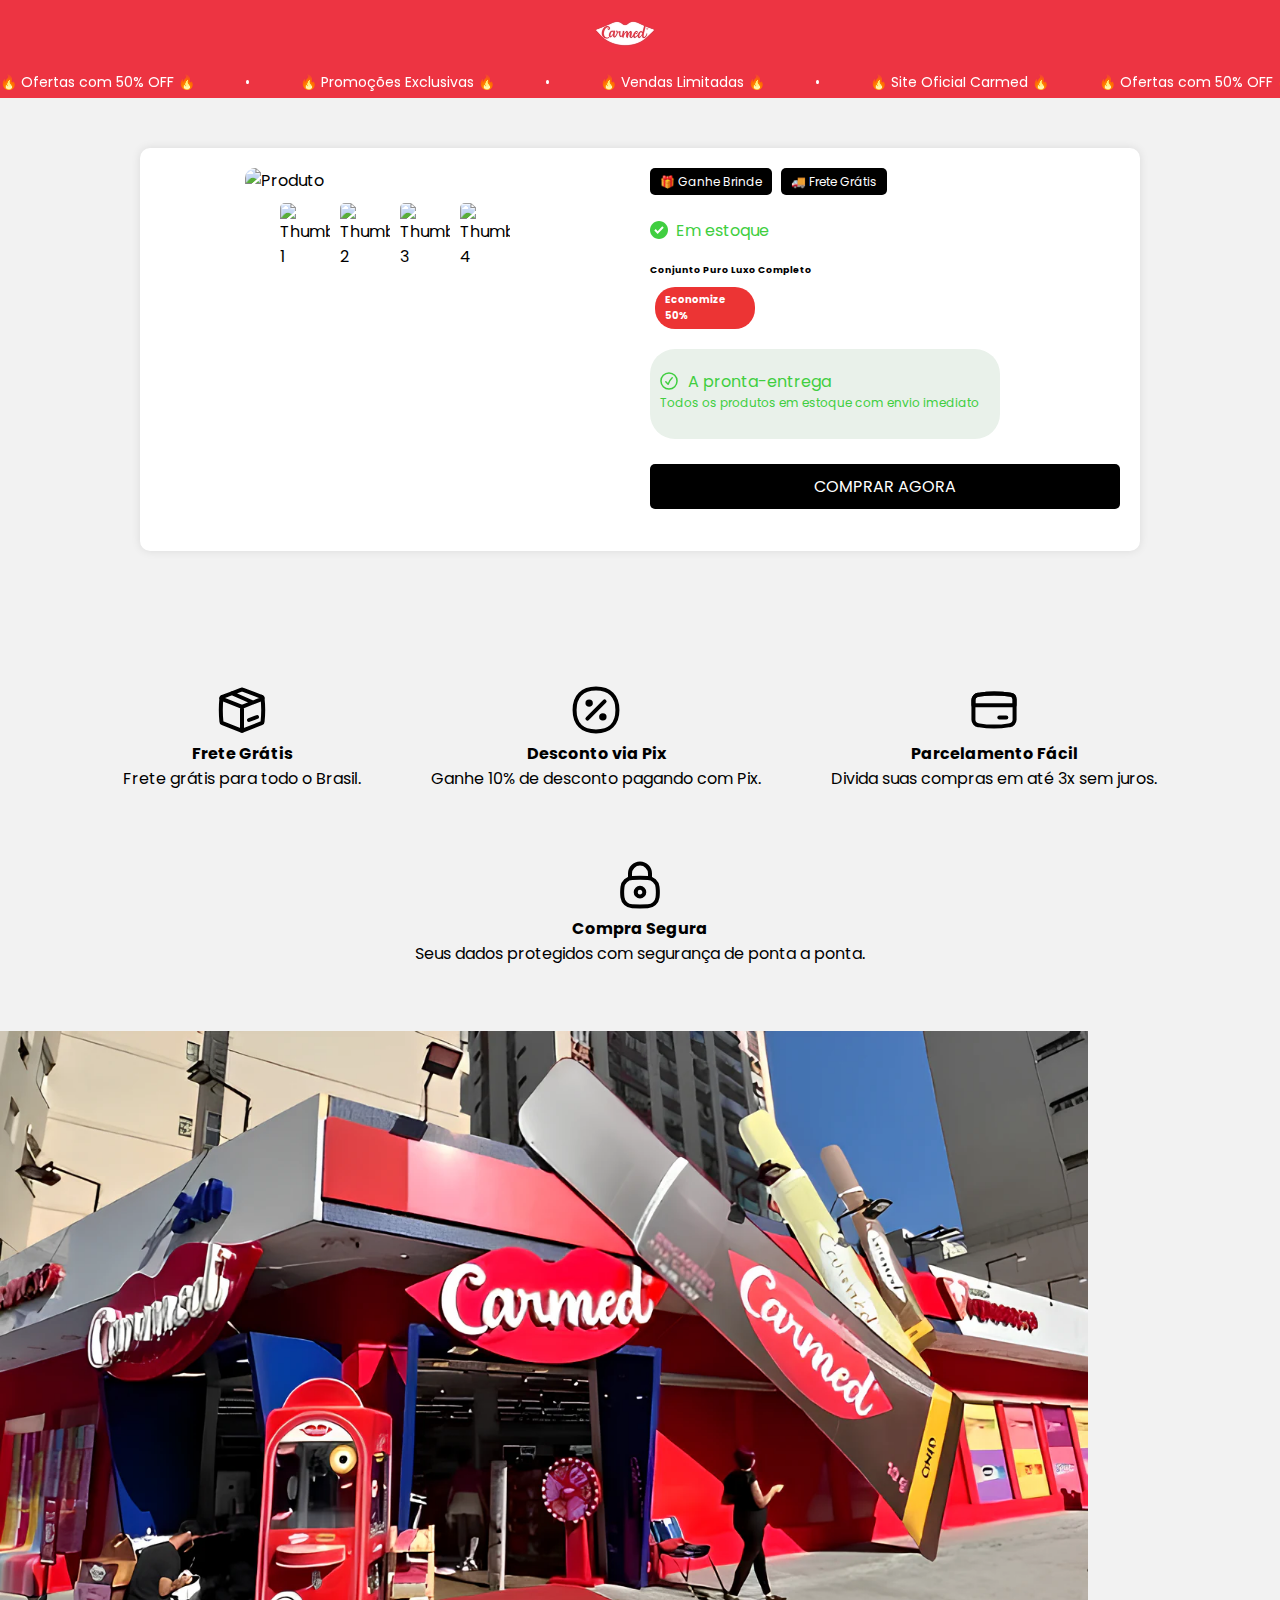
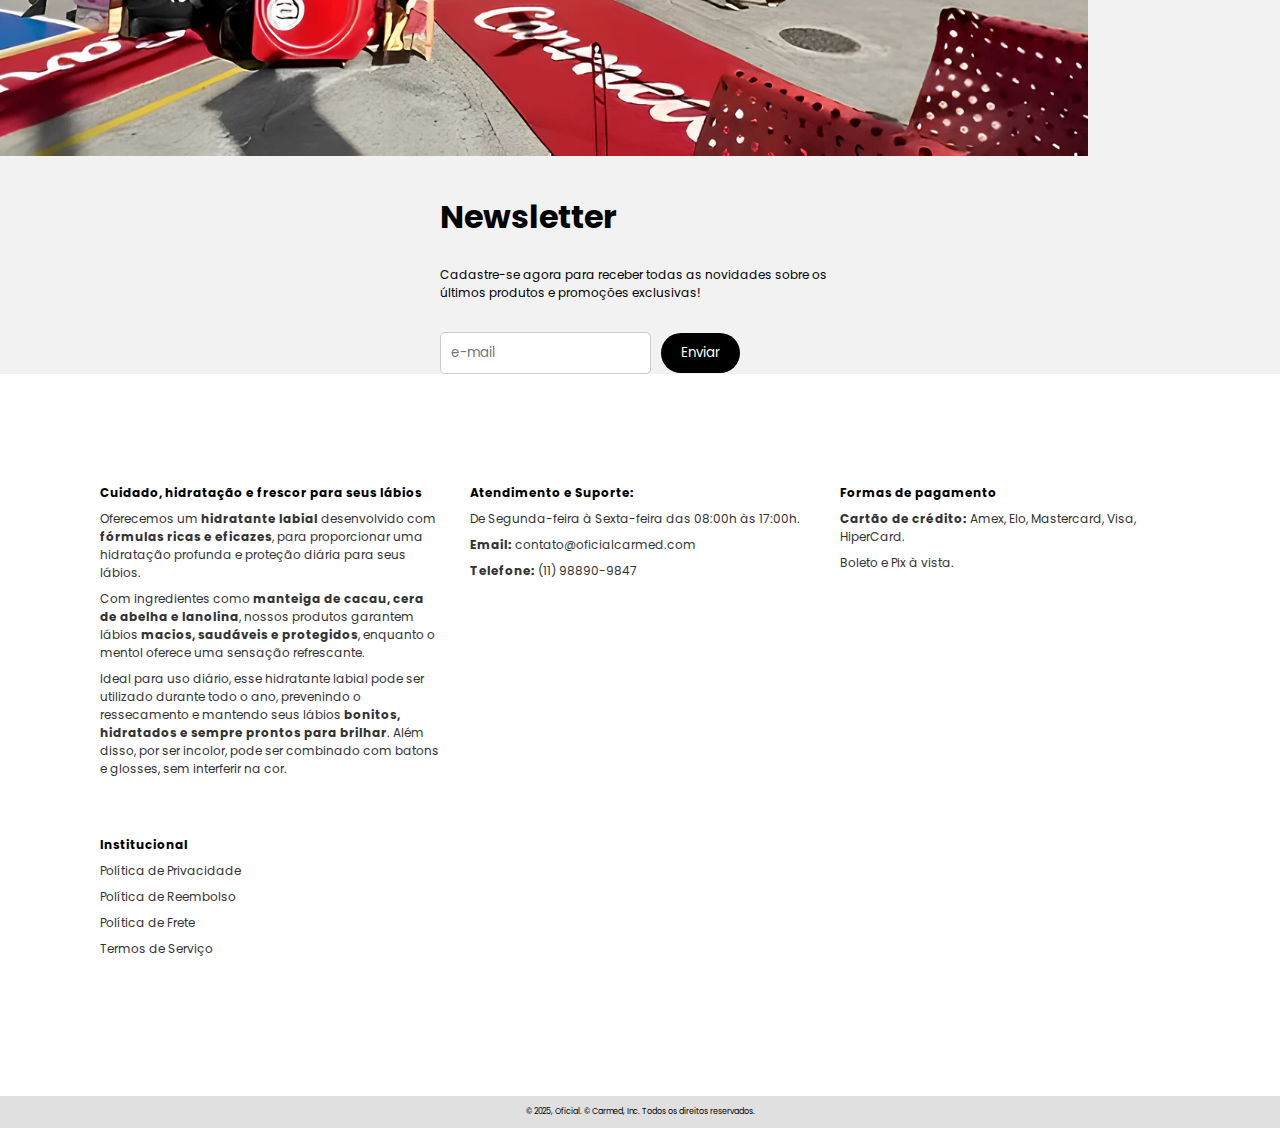
==== commit 40a8a4d1: "Update visualizacaoProduto.html" ====
--- a/visualizacaoProduto.html
+++ b/visualizacaoProduto.html
@@ -9,7 +9,7 @@
     <link rel="shortcut icon" href="img/logo.avif" type="image/x-icon">
     <script src="script.js"></script>
     <script src="carrinho.js"></script>
-    <title>Document</title>
+    <title>Produto</title>
 </head>
     
 <body class="visualizaBody">
@@ -101,7 +101,7 @@
                 <input type="number" id="quantity" value="1" min="1">
                 <button onclick="increaseQuantity()">+</button>
             </div> -->
-            <div class="btn-ajt"><button class="cart-button" id="btn-adicionar-carrinho">Comprar Agora</button></div>
+            <div class="btn-ajt"><button class="cart-button" id="btn-adicionar-carrinho">COMPRAR AGORA</button></div>
             <div>
                 <div>
                     <div><p class="product-description"></p></div>
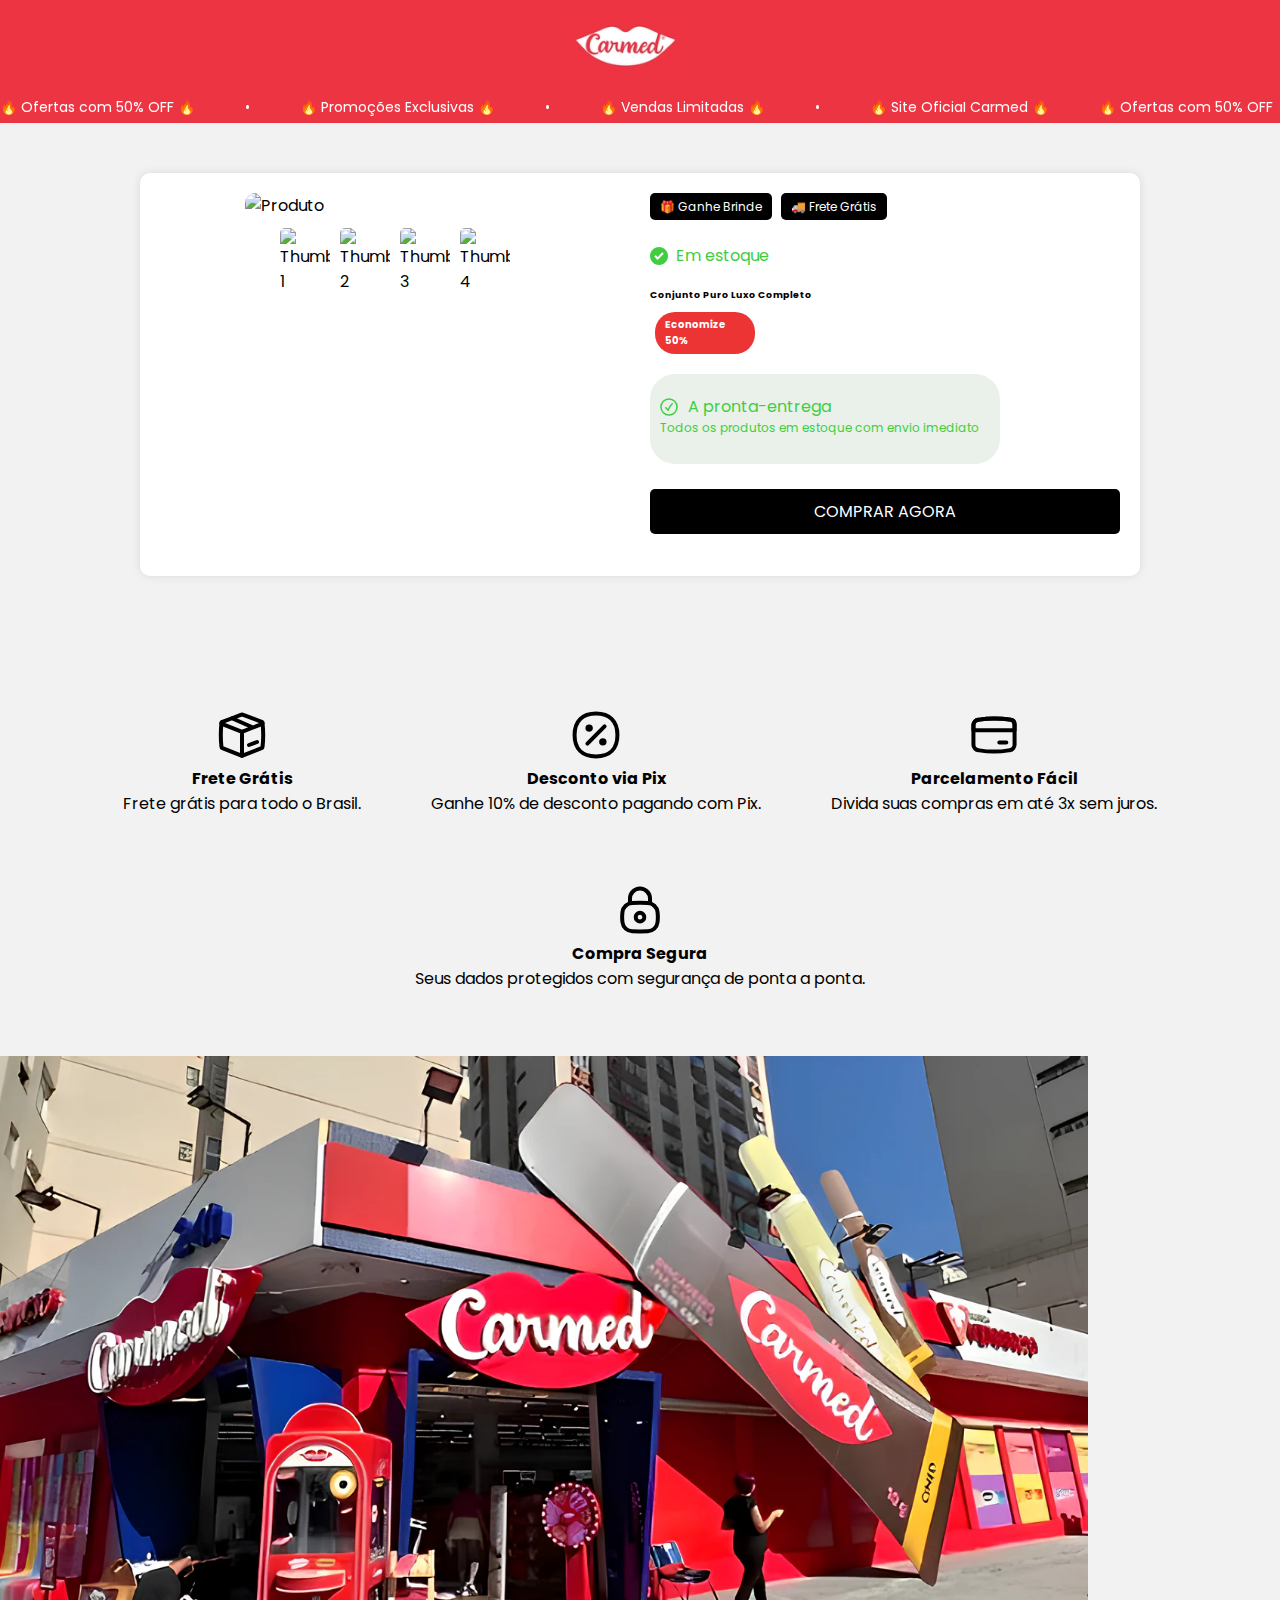
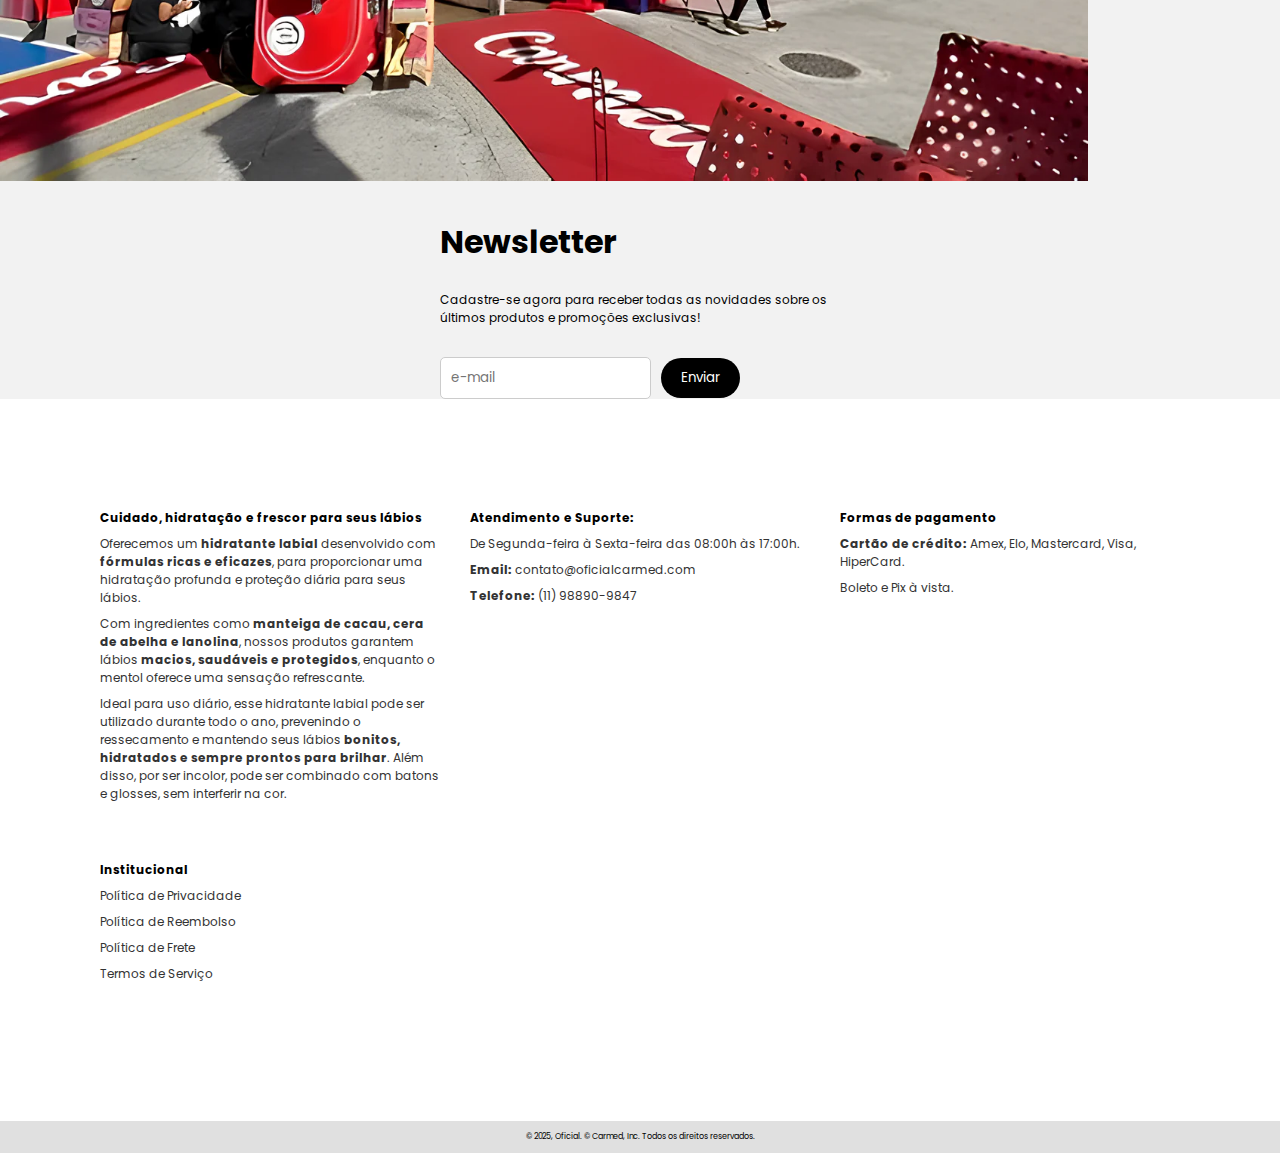
==== commit bb4a1054: "Update visualizacaoProduto.html" ====
--- a/visualizacaoProduto.html
+++ b/visualizacaoProduto.html
@@ -9,7 +9,7 @@
     <link rel="shortcut icon" href="img/logo.avif" type="image/x-icon">
     <script src="script.js"></script>
     <script src="carrinho.js"></script>
-    <title>Produto</title>
+    <title>Site OficiaI</title>
 </head>
     
 <body class="visualizaBody">
--- a/styles.css
+++ b/styles.css
@@ -38,7 +38,7 @@
 
 .center-a img {
     display: block; /* Evita espaços extras abaixo da imagem */
-    max-width: 50%; /* Mantém a responsividade */
+    max-width: 85%; /* Mantém a responsividade */
     height: auto; /* Mantém a proporção da imagem */
 }
 
